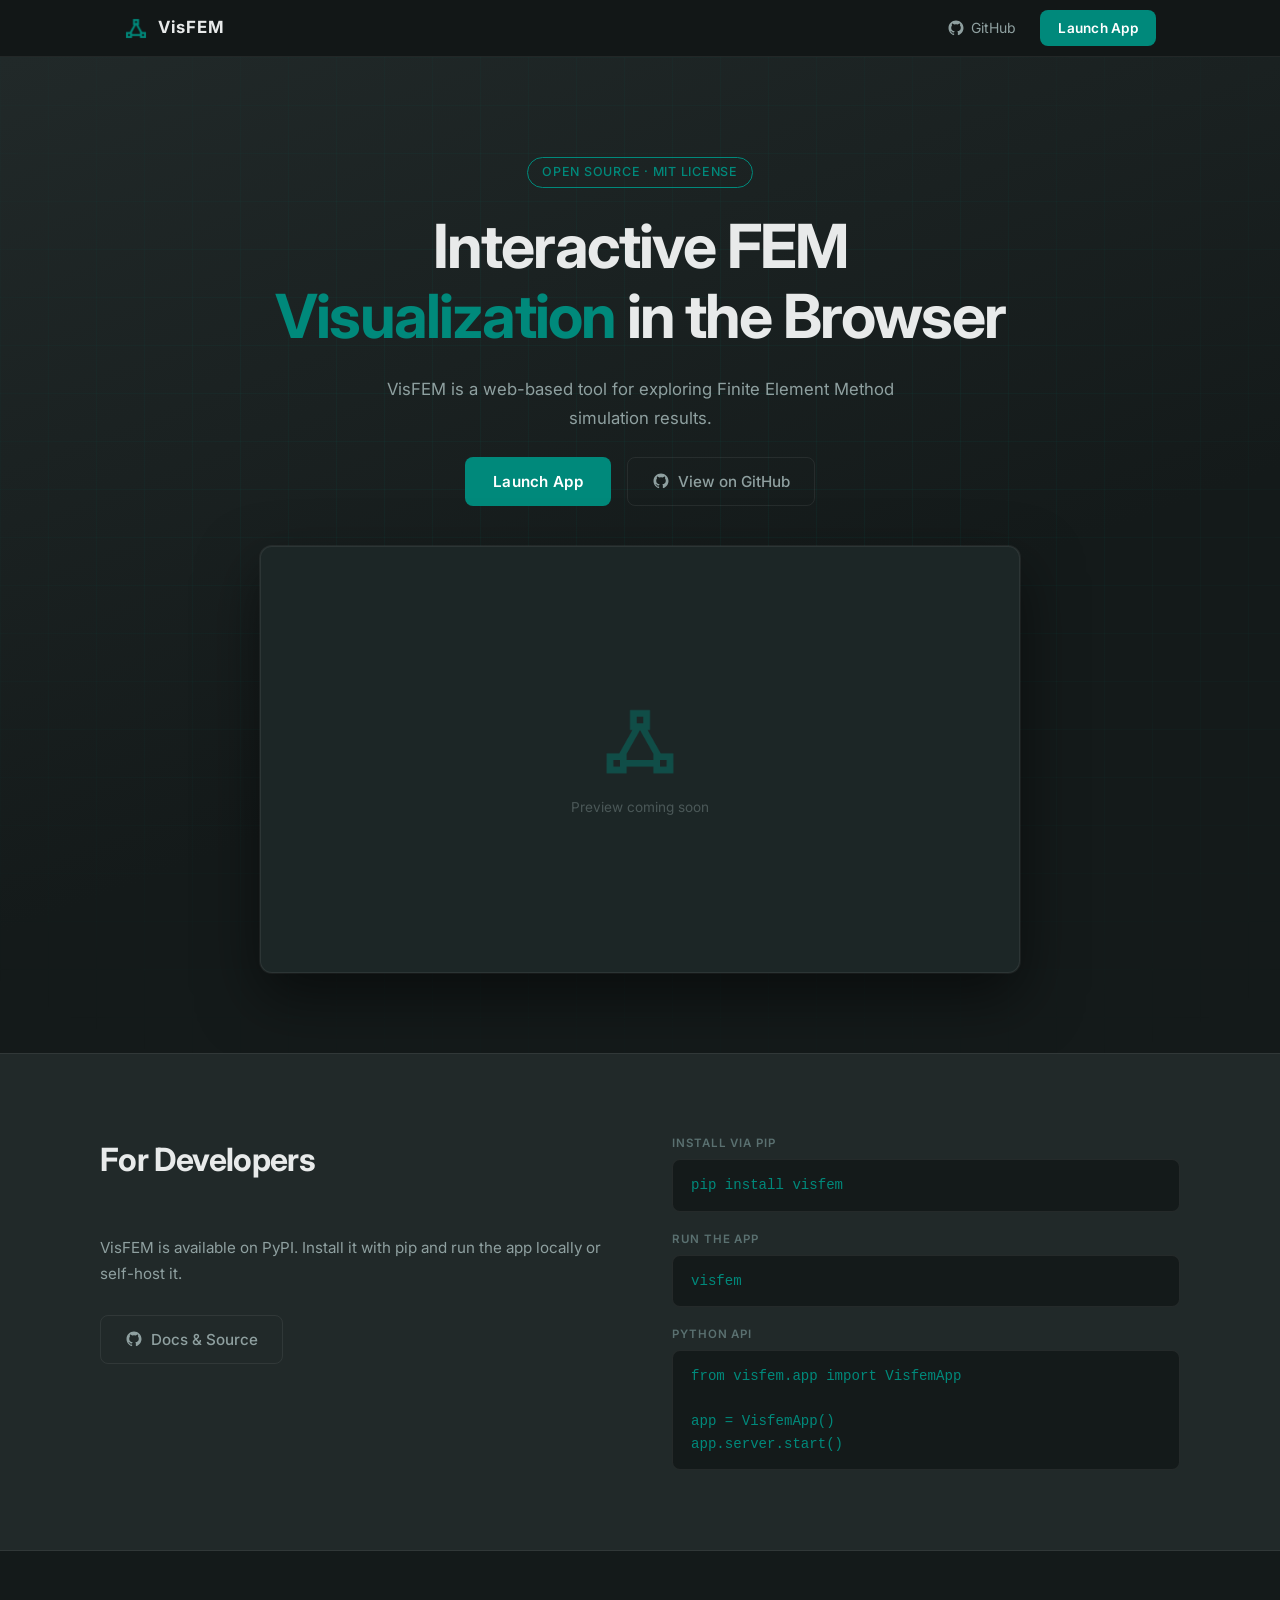
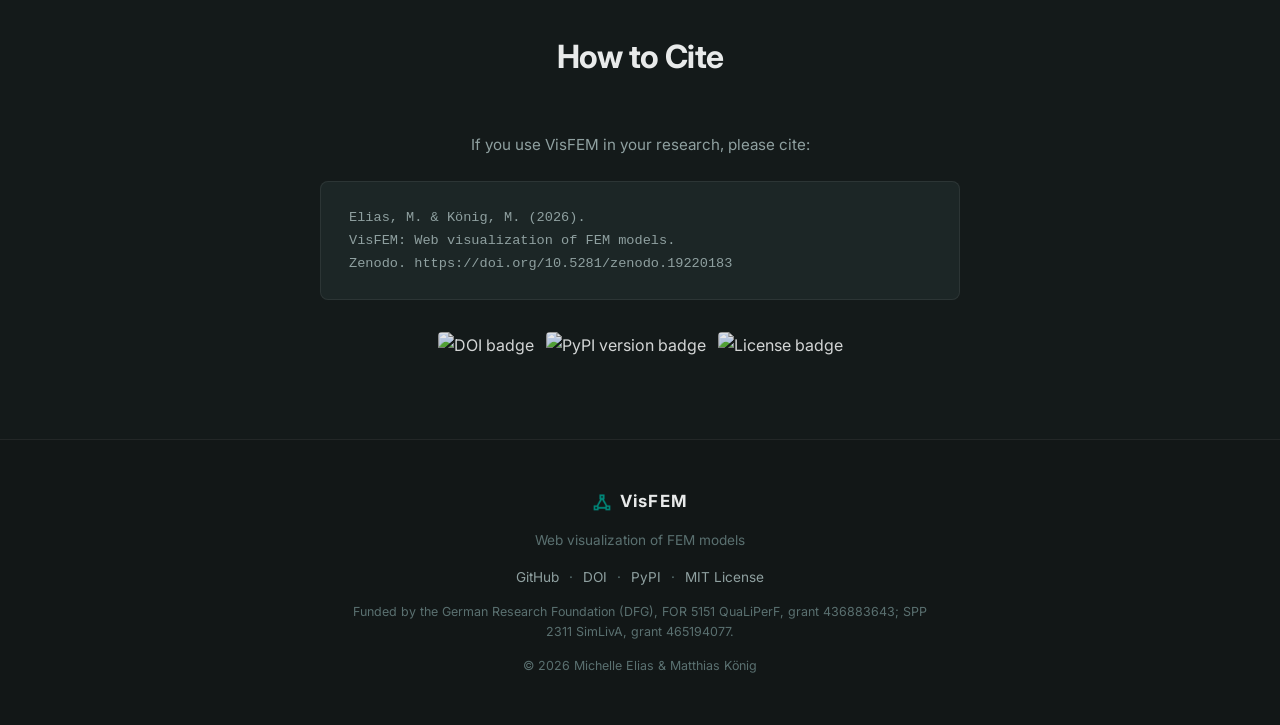
==== landing/index.html @ 6d976d66 "Update landing page title" ====
<!DOCTYPE html>
<html lang="en">
<head>
  <meta charset="UTF-8" />
  <meta name="viewport" content="width=device-width, initial-scale=1.0" />
  <title>VisFEM</title>
  <link rel="icon" type="image/png" href="../docs/images/favicon/favicon-96x96.png" />
  <link rel="stylesheet" href="style.css" />
  <!-- Google Fonts: Inter -->
  <link rel="preconnect" href="https://fonts.googleapis.com" />
  <link rel="preconnect" href="https://fonts.gstatic.com" crossorigin />
  <link href="https://fonts.googleapis.com/css2?family=Inter:wght@300;400;500;600;700&display=swap" rel="stylesheet" />
</head>
<body>

  <!-- Navbar -->
  <nav class="navbar">
    <div class="nav-inner">
      <div class="nav-brand">
        <img src="../docs/images/favicon/visfem-100x100.png" alt="VisFEM logo" class="brand-icon" />
        <span class="brand-name">VisFEM</span>
      </div>
      <div class="nav-links">
        <a href="https://github.com/matthiaskoenig/visfem" target="_blank" rel="noopener" class="nav-link">
          <svg class="gh-icon" viewBox="0 0 24 24" aria-hidden="true"><path fill="currentColor" d="M12 2C6.477 2 2 6.477 2 12c0 4.418 2.865 8.167 6.839 9.49.5.092.682-.217.682-.482 0-.237-.009-.868-.013-1.703-2.782.604-3.369-1.34-3.369-1.34-.454-1.154-1.11-1.462-1.11-1.462-.908-.62.069-.608.069-.608 1.003.07 1.531 1.03 1.531 1.03.892 1.529 2.341 1.087 2.91.831.092-.646.35-1.086.636-1.336-2.22-.253-4.555-1.11-4.555-4.943 0-1.091.39-1.984 1.029-2.683-.103-.253-.446-1.27.098-2.647 0 0 .84-.269 2.75 1.025A9.578 9.578 0 0 1 12 6.836a9.59 9.59 0 0 1 2.504.337c1.909-1.294 2.747-1.025 2.747-1.025.546 1.377.203 2.394.1 2.647.64.699 1.028 1.592 1.028 2.683 0 3.842-2.339 4.687-4.566 4.935.359.309.678.919.678 1.852 0 1.336-.012 2.415-.012 2.743 0 .267.18.578.688.48C19.138 20.163 22 16.418 22 12c0-5.523-4.477-10-10-10z"/></svg>
          GitHub
        </a>
        <a href="visfem.de" class="btn-launch btn-launch-small">Launch App</a>
      </div>
    </div>
  </nav>

  <!-- Hero -->
  <section class="hero">
    <div class="hero-bg-mesh" aria-hidden="true"></div>
    <div class="hero-inner">
      <div class="hero-badge">Open Source · MIT License</div>
      <h1 class="hero-title">
        Interactive FEM<br/>
        <span class="accent">Visualization</span> in the Browser
      </h1>
      <p class="hero-subtitle">
        VisFEM is a web-based tool for exploring Finite Element Method simulation results.
      </p>
      <div class="hero-actions">
        <a href="visfem.de" class="btn-launch">Launch App</a>
        <a href="https://github.com/matthiaskoenig/visfem" target="_blank" rel="noopener" class="btn-secondary">
          <svg class="gh-icon" viewBox="0 0 24 24" aria-hidden="true"><path fill="currentColor" d="M12 2C6.477 2 2 6.477 2 12c0 4.418 2.865 8.167 6.839 9.49.5.092.682-.217.682-.482 0-.237-.009-.868-.013-1.703-2.782.604-3.369-1.34-3.369-1.34-.454-1.154-1.11-1.462-1.11-1.462-.908-.62.069-.608.069-.608 1.003.07 1.531 1.03 1.531 1.03.892 1.529 2.341 1.087 2.91.831.092-.646.35-1.086.636-1.336-2.22-.253-4.555-1.11-4.555-4.943 0-1.091.39-1.984 1.029-2.683-.103-.253-.446-1.27.098-2.647 0 0 .84-.269 2.75 1.025A9.578 9.578 0 0 1 12 6.836a9.59 9.59 0 0 1 2.504.337c1.909-1.294 2.747-1.025 2.747-1.025.546 1.377.203 2.394.1 2.647.64.699 1.028 1.592 1.028 2.683 0 3.842-2.339 4.687-4.566 4.935.359.309.678.919.678 1.852 0 1.336-.012 2.415-.012 2.743 0 .267.18.578.688.48C19.138 20.163 22 16.418 22 12c0-5.523-4.477-10-10-10z"/></svg>
          View on GitHub
        </a>
      </div>
      <!-- placeholder for screenshot/demo -->
      <div class="hero-preview">
        <div class="preview-placeholder">
          <img src="../docs/images/favicon/visfem-100x100.png" alt="VisFEM logo" class="preview-mesh-icon" />
          <p class="preview-label">Preview coming soon</p>
        </div>
      </div>
    </div>
  </section>

  <!-- For developers -->
  <section class="section dev-section" id="install">
    <div class="section-inner section-inner--two-col">
      <div class="dev-text">
        <h2 class="section-title left">For Developers</h2>
        <p>VisFEM is available on PyPI. Install it with pip and run the app locally or self-host it.</p>
        <a href="https://github.com/matthiaskoenig/visfem" target="_blank" rel="noopener" class="btn-secondary mt">
          <svg class="gh-icon" viewBox="0 0 24 24" aria-hidden="true"><path fill="currentColor" d="M12 2C6.477 2 2 6.477 2 12c0 4.418 2.865 8.167 6.839 9.49.5.092.682-.217.682-.482 0-.237-.009-.868-.013-1.703-2.782.604-3.369-1.34-3.369-1.34-.454-1.154-1.11-1.462-1.11-1.462-.908-.62.069-.608.069-.608 1.003.07 1.531 1.03 1.531 1.03.892 1.529 2.341 1.087 2.91.831.092-.646.35-1.086.636-1.336-2.22-.253-4.555-1.11-4.555-4.943 0-1.091.39-1.984 1.029-2.683-.103-.253-.446-1.27.098-2.647 0 0 .84-.269 2.75 1.025A9.578 9.578 0 0 1 12 6.836a9.59 9.59 0 0 1 2.504.337c1.909-1.294 2.747-1.025 2.747-1.025.546 1.377.203 2.394.1 2.647.64.699 1.028 1.592 1.028 2.683 0 3.842-2.339 4.687-4.566 4.935.359.309.678.919.678 1.852 0 1.336-.012 2.415-.012 2.743 0 .267.18.578.688.48C19.138 20.163 22 16.418 22 12c0-5.523-4.477-10-10-10z"/></svg>
          Docs &amp; Source
        </a>
      </div>
      <div class="code-block-wrapper">
        <div class="code-label">Install via pip</div>
        <pre class="code-block"><code>pip install visfem</code></pre>
        <div class="code-label mt-sm">Run the app</div>
        <pre class="code-block"><code>visfem</code></pre>
        <div class="code-label mt-sm">Python API</div>
        <pre class="code-block"><code>from visfem.app import VisfemApp

app = VisfemApp()
app.server.start()</code></pre>
      </div>
    </div>
  </section>

  <!-- Citation -->
  <section class="section cite-section" id="cite">
    <div class="section-inner">
      <h2 class="section-title">How to Cite</h2>
      <p class="cite-intro">If you use VisFEM in your research, please cite:</p>
      <pre class="cite-block">Elias, M. &amp; König, M. (2026).
VisFEM: Web visualization of FEM models.
Zenodo. https://doi.org/10.5281/zenodo.19220183</pre>
      <div class="cite-badges">
        <a href="https://doi.org/10.5281/zenodo.19220183" target="_blank" rel="noopener" class="badge-link">
          <img src="https://zenodo.org/badge/DOI/10.5281/zenodo.19220183.svg" alt="DOI badge" />
        </a>
        <a href="https://pypi.org/project/visfem/" target="_blank" rel="noopener" class="badge-link">
          <img src="https://img.shields.io/pypi/v/visfem.svg" alt="PyPI version badge" />
        </a>
        <a href="https://opensource.org/licenses/MIT" target="_blank" rel="noopener" class="badge-link">
          <img src="https://img.shields.io/pypi/l/visfem.svg" alt="License badge" />
        </a>
      </div>
    </div>
  </section>

  <!-- Footer -->
  <footer class="footer">
    <div class="footer-inner">
      <div class="footer-brand">
        <img src="../docs/images/favicon/visfem-100x100.png" alt="VisFEM logo" class="brand-icon small" />
        <span class="brand-name">VisFEM</span>
      </div>
      <p class="footer-tagline">Web visualization of FEM models</p>

      <div class="footer-links">
        <a href="https://github.com/matthiaskoenig/visfem" target="_blank" rel="noopener">GitHub</a>
        <span class="sep">·</span>
        <a href="https://doi.org/10.5281/zenodo.19220183" target="_blank" rel="noopener">DOI</a>
        <span class="sep">·</span>
        <a href="https://pypi.org/project/visfem/" target="_blank" rel="noopener">PyPI</a>
        <span class="sep">·</span>
        <a href="https://opensource.org/license/MIT" target="_blank" rel="noopener">MIT License</a>
      </div>

      <p class="footer-funding">
        Funded by the German Research Foundation (DFG), FOR 5151 QuaLiPerF, grant 436883643;
        SPP 2311 SimLivA, grant 465194077.
      </p>
      <p class="footer-copy">© 2026 Michelle Elias &amp; Matthias König</p>
    </div>
  </footer>

</body>
</html>
---- landing/style.css ----
/* Reset & base */
*, *::before, *::after { box-sizing: border-box; margin: 0; padding: 0; }

:root {
  --accent:        #00897b;
  --accent-hover:  #00796b;
  --accent-dim:    rgba(0, 137, 123, 0.15);
  --accent-glow:   rgba(0, 137, 123, 0.25);

  --bg:            #141a1a;   /* BG_DARK_BOTTOM */
  --bg-top:        #212929;   /* BG_DARK_TOP    */
  --surface:       #1c2626;
  --surface-2:     #233030;
  --border:        rgba(255, 255, 255, 0.07);

  --text:          #e8eaea;
  --text-muted:    #8fa0a0;
  --text-subtle:   #5a7070;

  --radius:        12px;
  --radius-sm:     8px;
  --font:          'Inter', system-ui, sans-serif;
}

html { scroll-behavior: smooth; }

body {
  font-family: var(--font);
  background-color: var(--bg);
  color: var(--text);
  line-height: 1.65;
  -webkit-font-smoothing: antialiased;
}

a { color: inherit; text-decoration: none; }

/* Shared layout */
.section { padding: 80px 24px; }
.section-inner { max-width: 1080px; margin: 0 auto; }
.section-title {
  font-size: clamp(1.5rem, 3vw, 2rem);
  font-weight: 700;
  text-align: center;
  margin-bottom: 48px;
  letter-spacing: -0.02em;
}
.section-title.left { text-align: left; }

/* Navbar */
.navbar {
  position: sticky;
  top: 0;
  z-index: 100;
  background: color-mix(in srgb, var(--bg) 88%, black 12%);
  backdrop-filter: blur(12px);
  -webkit-backdrop-filter: blur(12px);
  border-bottom: 1px solid var(--border);
}
.nav-inner {
  max-width: 1080px;
  margin: 0 auto;
  padding: 0 24px;
  height: 56px;
  display: flex;
  align-items: center;
  justify-content: space-between;
}
.nav-brand {
  display: flex;
  align-items: center;
  gap: 10px;
}
.brand-icon {
  width: 24px;
  height: 24px;
  flex-shrink: 0;
}
.brand-icon.small { width: 20px; height: 20px; }
.brand-name {
  font-size: 1.05rem;
  font-weight: 700;
  letter-spacing: 0.06em;
  color: var(--text);
}
.nav-links {
  display: flex;
  align-items: center;
  gap: 24px;
}
.nav-link {
  display: flex;
  align-items: center;
  gap: 6px;
  font-size: 0.875rem;
  color: var(--text-muted);
  transition: color 0.2s;
}
.nav-link:hover { color: var(--accent); }
.gh-icon { width: 18px; height: 18px; flex-shrink: 0; }

/* Buttons */
.btn-launch {
  display: inline-flex;
  align-items: center;
  justify-content: center;
  padding: 12px 28px;
  border-radius: var(--radius-sm);
  background: var(--accent);
  color: #fff;
  font-size: 0.95rem;
  font-weight: 600;
  letter-spacing: 0.02em;
  transition: background 0.2s, transform 0.15s;
}
.btn-launch:hover {
  background: var(--accent-hover);
  transform: translateY(-1px);
}
.btn-launch-small {
  padding: 7px 18px;
  font-size: 0.85rem;
}
.btn-secondary {
  display: inline-flex;
  align-items: center;
  gap: 8px;
  padding: 11px 24px;
  border-radius: var(--radius-sm);
  border: 1px solid var(--border);
  background: transparent;
  color: var(--text-muted);
  font-size: 0.95rem;
  font-weight: 500;
  transition: border-color 0.2s, color 0.2s, transform 0.15s;
}
.btn-secondary:hover {
  border-color: var(--accent);
  color: var(--accent);
  transform: translateY(-1px);
}
.btn-secondary.mt { margin-top: 28px; }

/* Hero */
.hero {
  position: relative;
  overflow: hidden;
  padding: 100px 24px 80px;
  background: linear-gradient(160deg, var(--bg-top) 0%, var(--bg) 60%);
}

/* Mesh grid background */
.hero-bg-mesh {
  position: absolute;
  inset: 0;
  background-image:
    linear-gradient(rgba(0,137,123,0.07) 1px, transparent 1px),
    linear-gradient(90deg, rgba(0,137,123,0.07) 1px, transparent 1px);
  background-size: 48px 48px;
  mask-image: radial-gradient(ellipse 80% 70% at 50% 40%, black 30%, transparent 100%);
  -webkit-mask-image: radial-gradient(ellipse 80% 70% at 50% 40%, black 30%, transparent 100%);
  pointer-events: none;
}

.hero-inner {
  position: relative;
  max-width: 820px;
  margin: 0 auto;
  text-align: center;
  display: flex;
  flex-direction: column;
  align-items: center;
  gap: 24px;
}

.hero-badge {
  display: inline-block;
  padding: 4px 14px;
  border-radius: 999px;
  border: 1px solid var(--accent);
  color: var(--accent);
  font-size: 0.78rem;
  font-weight: 500;
  letter-spacing: 0.06em;
  text-transform: uppercase;
}

.hero-title {
  font-size: clamp(2.4rem, 6vw, 3.8rem);
  font-weight: 700;
  line-height: 1.15;
  letter-spacing: -0.03em;
  color: var(--text);
}
.accent { color: var(--accent); }

.hero-subtitle {
  max-width: 560px;
  font-size: 1.05rem;
  color: var(--text-muted);
  line-height: 1.7;
}

.hero-actions {
  display: flex;
  gap: 16px;
  flex-wrap: wrap;
  justify-content: center;
}

/* Preview placeholder */
.hero-preview {
  width: 100%;
  max-width: 760px;
  margin-top: 16px;
  border-radius: var(--radius);
  overflow: hidden;
  border: 1px solid var(--border);
  background: var(--surface);
  aspect-ratio: 16 / 9;
  display: flex;
  align-items: center;
  justify-content: center;
  box-shadow: 0 24px 60px rgba(0,0,0,0.5), 0 0 0 1px var(--border);
}
.preview-placeholder {
  display: flex;
  flex-direction: column;
  align-items: center;
  gap: 16px;
  opacity: 0.4;
}
.preview-mesh-icon { width: 80px; height: 80px; object-fit: contain; }
.preview-label { font-size: 0.85rem; color: var(--text-muted); }

/* Dev section */
.dev-section {
  background: var(--bg-top);
  border-top: 1px solid var(--border);
  border-bottom: 1px solid var(--border);
}
.section-inner--two-col {
  display: grid;
  grid-template-columns: 1fr 1fr;
  gap: 64px;
  align-items: start;
}
@media (max-width: 700px) {
  .section-inner--two-col { grid-template-columns: 1fr; gap: 40px; }
}
.dev-text p {
  color: var(--text-muted);
  font-size: 0.95rem;
  line-height: 1.7;
}

.code-block-wrapper { display: flex; flex-direction: column; gap: 0; }
.code-label {
  font-size: 0.72rem;
  font-weight: 600;
  text-transform: uppercase;
  letter-spacing: 0.08em;
  color: var(--text-subtle);
  margin-bottom: 6px;
}
.code-label.mt-sm { margin-top: 18px; }

.code-block {
  background: var(--bg);
  border: 1px solid var(--border);
  border-radius: var(--radius-sm);
  padding: 14px 18px;
  font-family: 'Fira Mono', 'Cascadia Code', 'Consolas', monospace;
  font-size: 0.88rem;
  color: var(--accent);
  overflow-x: auto;
  line-height: 1.6;
}

/* Citation */
.cite-section { background: var(--bg); }
.cite-intro {
  text-align: center;
  color: var(--text-muted);
  margin-bottom: 24px;
  font-size: 0.95rem;
}
.cite-block {
  max-width: 640px;
  margin: 0 auto 32px;
  background: var(--surface);
  border: 1px solid var(--border);
  border-radius: var(--radius-sm);
  padding: 24px 28px;
  font-family: 'Fira Mono', 'Cascadia Code', 'Consolas', monospace;
  font-size: 0.85rem;
  color: var(--text-muted);
  white-space: pre-wrap;
  line-height: 1.7;
}
.cite-badges {
  display: flex;
  gap: 12px;
  justify-content: center;
  flex-wrap: wrap;
}
.badge-link img {
  height: 20px;
  border-radius: 4px;
  opacity: 0.9;
  transition: opacity 0.2s;
}
.badge-link:hover img { opacity: 1; }

/* Footer */
.footer {
  background: color-mix(in srgb, var(--bg) 88%, black 12%);
  border-top: 1px solid var(--border);
  padding: 48px 24px;
}
.footer-inner {
  max-width: 1080px;
  margin: 0 auto;
  display: flex;
  flex-direction: column;
  align-items: center;
  gap: 14px;
  text-align: center;
}
.footer-brand {
  display: flex;
  align-items: center;
  gap: 8px;
}
.footer-tagline {
  font-size: 0.85rem;
  color: var(--text-subtle);
}
.footer-links {
  display: flex;
  gap: 10px;
  align-items: center;
  flex-wrap: wrap;
  justify-content: center;
  font-size: 0.85rem;
}
.footer-links a {
  color: var(--text-muted);
  transition: color 0.2s;
}
.footer-links a:hover { color: var(--accent); }
.sep { color: var(--text-subtle); }
.footer-funding {
  max-width: 600px;
  font-size: 0.78rem;
  color: var(--text-subtle);
  line-height: 1.6;
}
.footer-copy {
  font-size: 0.78rem;
  color: var(--text-subtle);
}

/* Responsive */
@media (max-width: 600px) {
  .section { padding: 60px 18px; }
  .hero { padding: 72px 18px 60px; }
  .nav-links .btn-launch-small { display: none; }
}
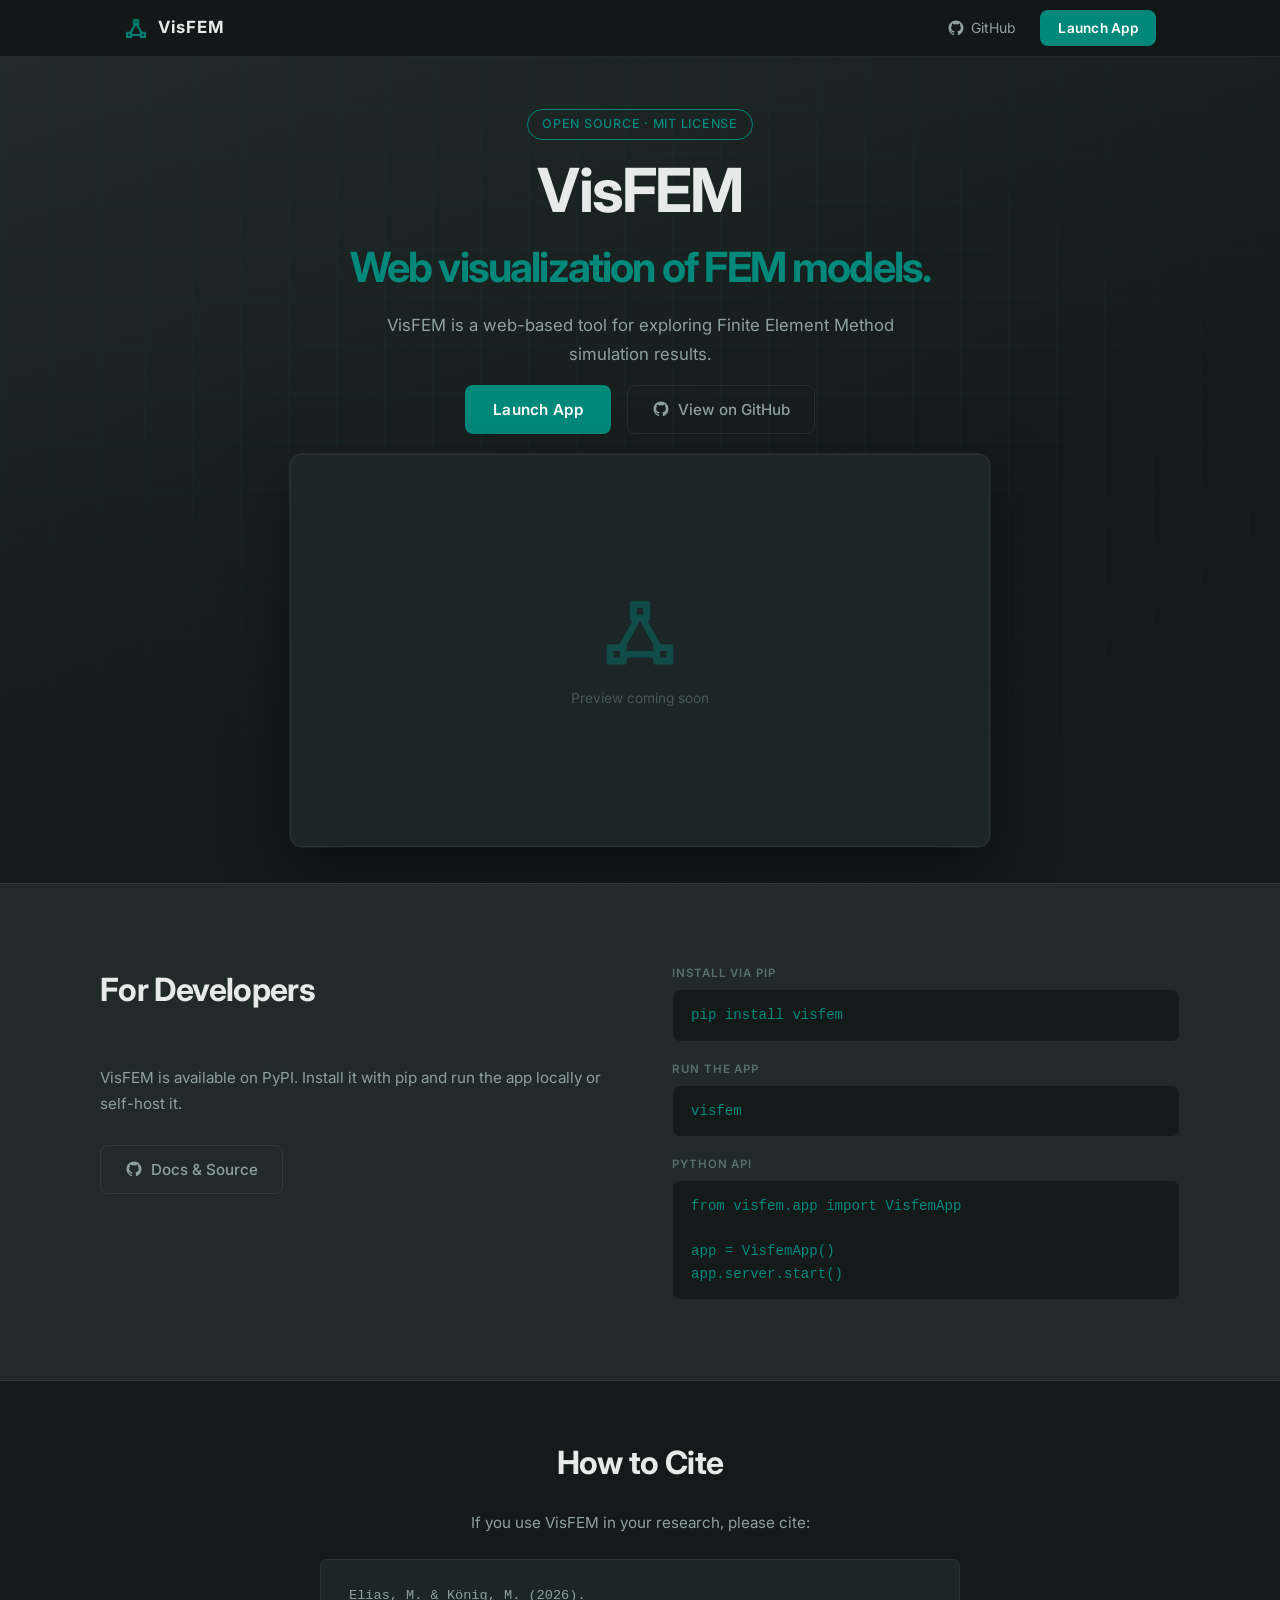
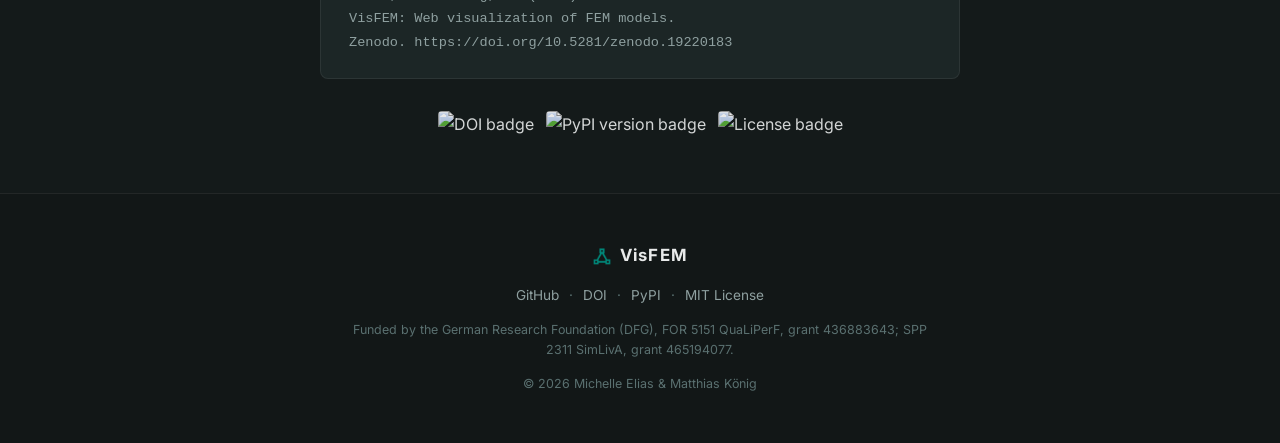
==== commit c5843364: "Update hero section title and adjust layout padding" ====
--- a/landing/index.html
+++ b/landing/index.html
@@ -36,8 +36,8 @@
     <div class="hero-inner">
       <div class="hero-badge">Open Source · MIT License</div>
       <h1 class="hero-title">
-        Interactive FEM<br/>
-        <span class="accent">Visualization</span> in the Browser
+        VisFEM<br/>
+        <span class="accent">Web visualization of FEM models.</span>
       </h1>
       <p class="hero-subtitle">
         VisFEM is a web-based tool for exploring Finite Element Method simulation results.
@@ -113,8 +113,6 @@
         <img src="../docs/images/favicon/visfem-100x100.png" alt="VisFEM logo" class="brand-icon small" />
         <span class="brand-name">VisFEM</span>
       </div>
-      <p class="footer-tagline">Web visualization of FEM models</p>
-
       <div class="footer-links">
         <a href="https://github.com/matthiaskoenig/visfem" target="_blank" rel="noopener">GitHub</a>
         <span class="sep">·</span>
--- a/landing/style.css
+++ b/landing/style.css
@@ -6,6 +6,7 @@
   --accent-hover:  #00796b;
   --accent-dim:    rgba(0, 137, 123, 0.15);
   --accent-glow:   rgba(0, 137, 123, 0.25);
+  --accent-mesh:   rgba(0, 137, 123, 0.07);
 
   --bg:            #141a1a;   /* BG_DARK_BOTTOM */
   --bg-top:        #212929;   /* BG_DARK_TOP    */
@@ -144,7 +145,7 @@
 .hero {
   position: relative;
   overflow: hidden;
-  padding: 100px 24px 80px;
+  padding: 52px 24px 36px;
   background: linear-gradient(160deg, var(--bg-top) 0%, var(--bg) 60%);
 }
 
@@ -153,8 +154,8 @@
   position: absolute;
   inset: 0;
   background-image:
-    linear-gradient(rgba(0,137,123,0.07) 1px, transparent 1px),
-    linear-gradient(90deg, rgba(0,137,123,0.07) 1px, transparent 1px);
+    linear-gradient(var(--accent-mesh) 1px, transparent 1px),
+    linear-gradient(90deg, var(--accent-mesh) 1px, transparent 1px);
   background-size: 48px 48px;
   mask-image: radial-gradient(ellipse 80% 70% at 50% 40%, black 30%, transparent 100%);
   -webkit-mask-image: radial-gradient(ellipse 80% 70% at 50% 40%, black 30%, transparent 100%);
@@ -169,7 +170,7 @@
   display: flex;
   flex-direction: column;
   align-items: center;
-  gap: 24px;
+  gap: 16px;
 }
 
 .hero-badge {
@@ -192,6 +193,7 @@
   color: var(--text);
 }
 .accent { color: var(--accent); }
+.hero-title .accent { font-size: clamp(1.55rem, 3.8vw, 2.6rem); }
 
 .hero-subtitle {
   max-width: 560px;
@@ -210,8 +212,8 @@
 /* Preview placeholder */
 .hero-preview {
   width: 100%;
-  max-width: 760px;
-  margin-top: 16px;
+  max-width: 700px;
+  margin-top: 4px;
   border-radius: var(--radius);
   overflow: hidden;
   border: 1px solid var(--border);
@@ -277,7 +279,8 @@
 }
 
 /* Citation */
-.cite-section { background: var(--bg); }
+.cite-section { background: var(--bg); padding-top: 56px; padding-bottom: 56px; }
+.cite-section .section-title { margin-bottom: 20px; }
 .cite-intro {
   text-align: center;
   color: var(--text-muted);
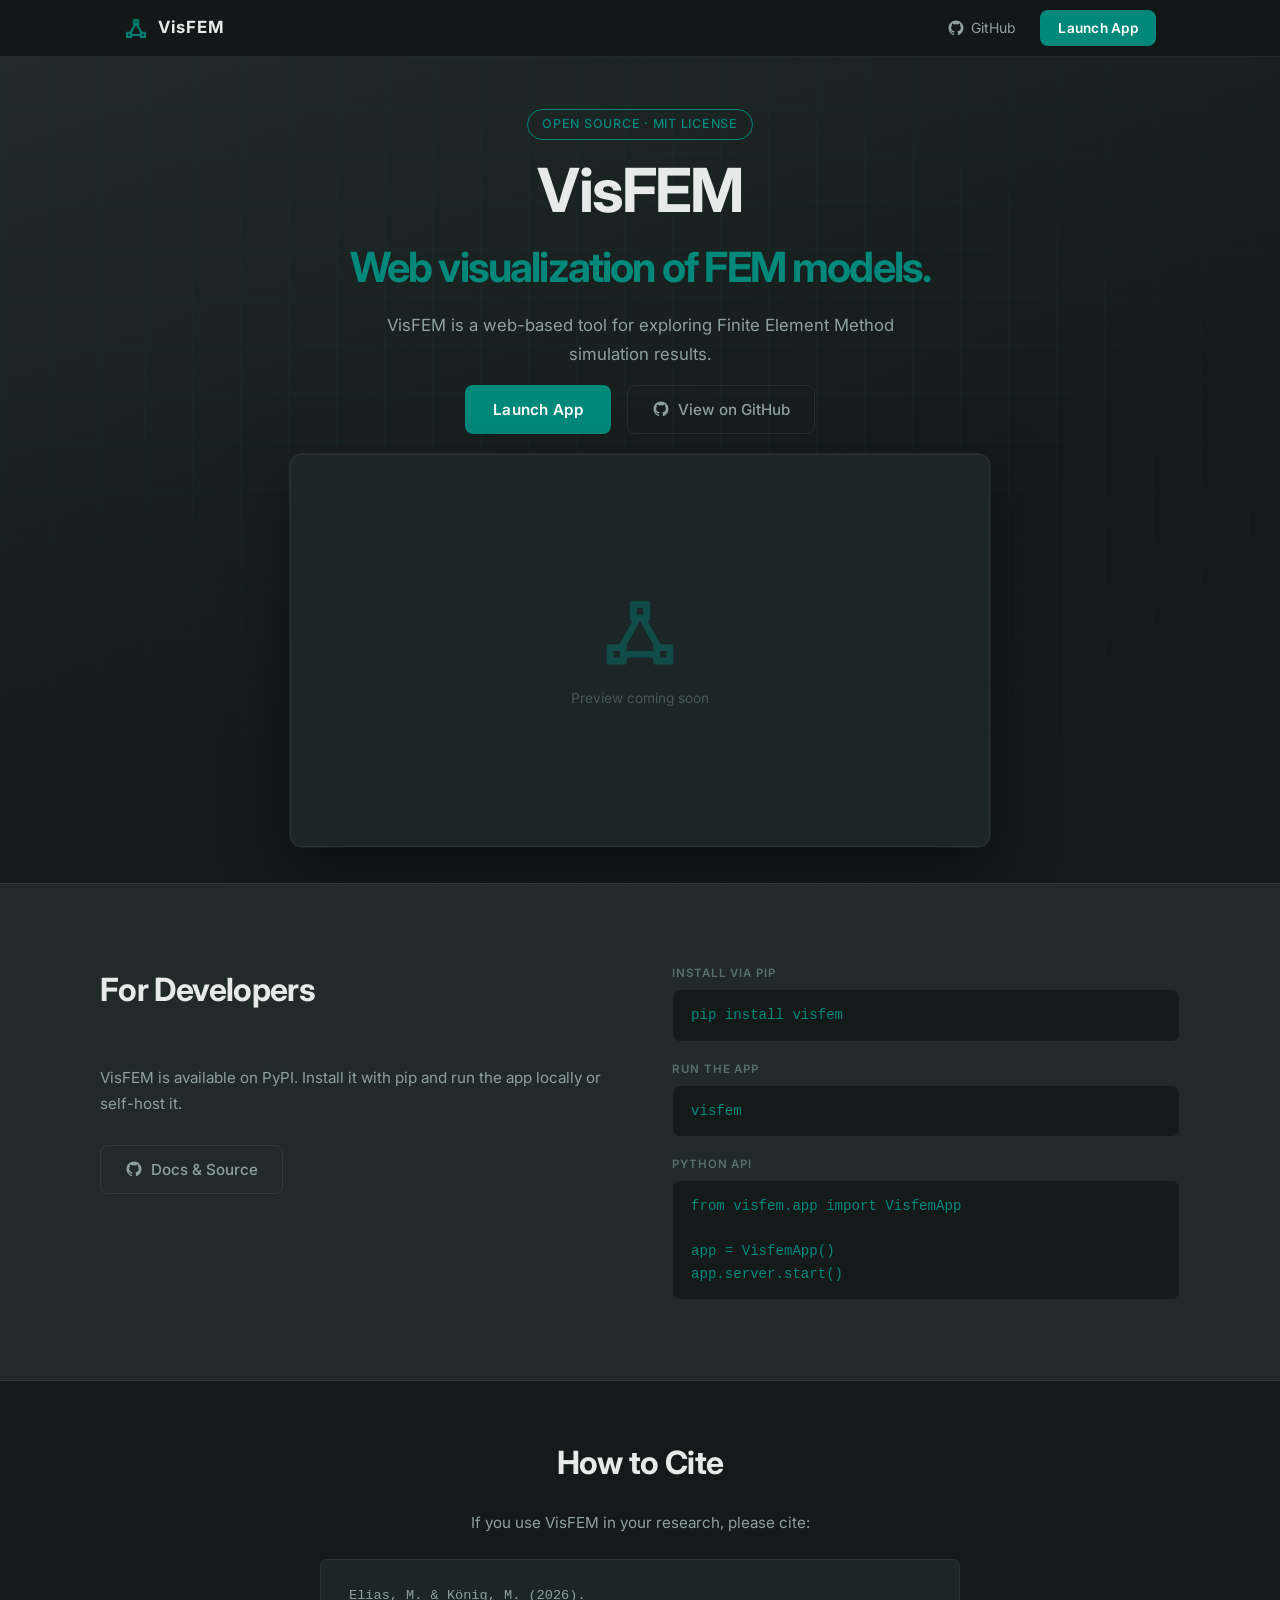
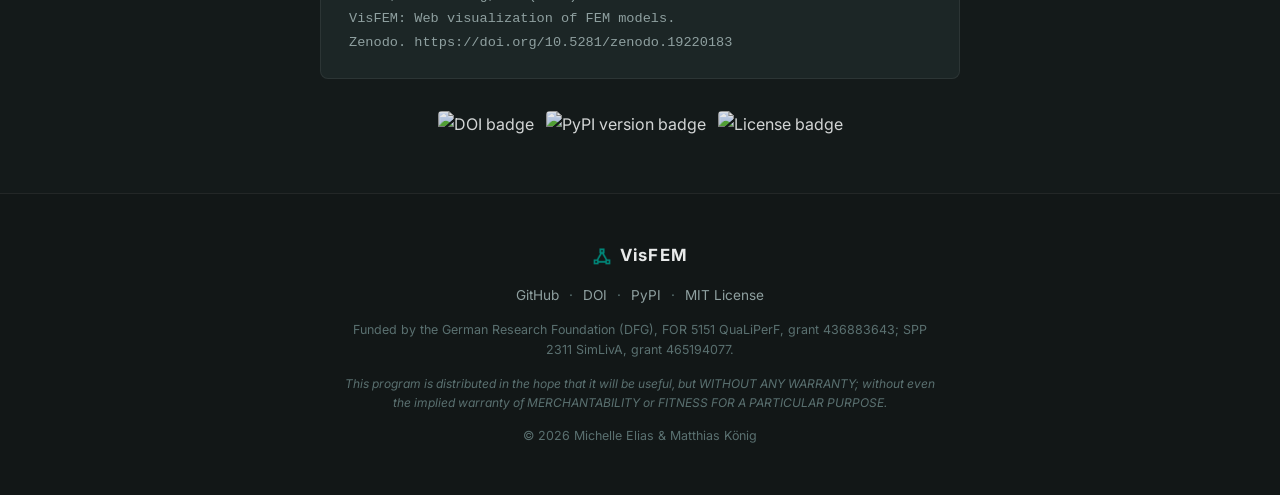
==== commit 053c265c: "Add footer disclaimer to index.html and style.css" ====
--- a/landing/index.html
+++ b/landing/index.html
@@ -25,7 +25,7 @@
           <svg class="gh-icon" viewBox="0 0 24 24" aria-hidden="true"><path fill="currentColor" d="M12 2C6.477 2 2 6.477 2 12c0 4.418 2.865 8.167 6.839 9.49.5.092.682-.217.682-.482 0-.237-.009-.868-.013-1.703-2.782.604-3.369-1.34-3.369-1.34-.454-1.154-1.11-1.462-1.11-1.462-.908-.62.069-.608.069-.608 1.003.07 1.531 1.03 1.531 1.03.892 1.529 2.341 1.087 2.91.831.092-.646.35-1.086.636-1.336-2.22-.253-4.555-1.11-4.555-4.943 0-1.091.39-1.984 1.029-2.683-.103-.253-.446-1.27.098-2.647 0 0 .84-.269 2.75 1.025A9.578 9.578 0 0 1 12 6.836a9.59 9.59 0 0 1 2.504.337c1.909-1.294 2.747-1.025 2.747-1.025.546 1.377.203 2.394.1 2.647.64.699 1.028 1.592 1.028 2.683 0 3.842-2.339 4.687-4.566 4.935.359.309.678.919.678 1.852 0 1.336-.012 2.415-.012 2.743 0 .267.18.578.688.48C19.138 20.163 22 16.418 22 12c0-5.523-4.477-10-10-10z"/></svg>
           GitHub
         </a>
-        <a href="visfem.de" class="btn-launch btn-launch-small">Launch App</a>
+        <a href="https://visfem.de" class="btn-launch btn-launch-small">Launch App</a>
       </div>
     </div>
   </nav>
@@ -43,13 +43,12 @@
         VisFEM is a web-based tool for exploring Finite Element Method simulation results.
       </p>
       <div class="hero-actions">
-        <a href="visfem.de" class="btn-launch">Launch App</a>
+        <a href="https://visfem.de" class="btn-launch">Launch App</a>
         <a href="https://github.com/matthiaskoenig/visfem" target="_blank" rel="noopener" class="btn-secondary">
           <svg class="gh-icon" viewBox="0 0 24 24" aria-hidden="true"><path fill="currentColor" d="M12 2C6.477 2 2 6.477 2 12c0 4.418 2.865 8.167 6.839 9.49.5.092.682-.217.682-.482 0-.237-.009-.868-.013-1.703-2.782.604-3.369-1.34-3.369-1.34-.454-1.154-1.11-1.462-1.11-1.462-.908-.62.069-.608.069-.608 1.003.07 1.531 1.03 1.531 1.03.892 1.529 2.341 1.087 2.91.831.092-.646.35-1.086.636-1.336-2.22-.253-4.555-1.11-4.555-4.943 0-1.091.39-1.984 1.029-2.683-.103-.253-.446-1.27.098-2.647 0 0 .84-.269 2.75 1.025A9.578 9.578 0 0 1 12 6.836a9.59 9.59 0 0 1 2.504.337c1.909-1.294 2.747-1.025 2.747-1.025.546 1.377.203 2.394.1 2.647.64.699 1.028 1.592 1.028 2.683 0 3.842-2.339 4.687-4.566 4.935.359.309.678.919.678 1.852 0 1.336-.012 2.415-.012 2.743 0 .267.18.578.688.48C19.138 20.163 22 16.418 22 12c0-5.523-4.477-10-10-10z"/></svg>
           View on GitHub
         </a>
       </div>
-      <!-- placeholder for screenshot/demo -->
       <div class="hero-preview">
         <div class="preview-placeholder">
           <img src="../docs/images/favicon/visfem-100x100.png" alt="VisFEM logo" class="preview-mesh-icon" />
@@ -127,6 +126,10 @@
         Funded by the German Research Foundation (DFG), FOR 5151 QuaLiPerF, grant 436883643;
         SPP 2311 SimLivA, grant 465194077.
       </p>
+      <p class="footer-disclaimer">
+        This program is distributed in the hope that it will be useful, but WITHOUT ANY WARRANTY;
+        without even the implied warranty of MERCHANTABILITY or FITNESS FOR A PARTICULAR PURPOSE.
+      </p>
       <p class="footer-copy">© 2026 Michelle Elias &amp; Matthias König</p>
     </div>
   </footer>
--- a/landing/style.css
+++ b/landing/style.css
@@ -8,8 +8,8 @@
   --accent-glow:   rgba(0, 137, 123, 0.25);
   --accent-mesh:   rgba(0, 137, 123, 0.07);
 
-  --bg:            #141a1a;   /* BG_DARK_BOTTOM */
-  --bg-top:        #212929;   /* BG_DARK_TOP    */
+  --bg:            #141a1a;
+  --bg-top:        #212929;
   --surface:       #1c2626;
   --surface-2:     #233030;
   --border:        rgba(255, 255, 255, 0.07);
@@ -21,6 +21,9 @@
   --radius:        12px;
   --radius-sm:     8px;
   --font:          'Inter', system-ui, sans-serif;
+
+  --bp-two-col:    700px;
+  --bp-mobile:     600px;
 }
 
 html { scroll-behavior: smooth; }
@@ -149,7 +152,6 @@
   background: linear-gradient(160deg, var(--bg-top) 0%, var(--bg) 60%);
 }
 
-/* Mesh grid background */
 .hero-bg-mesh {
   position: absolute;
   inset: 0;
@@ -334,10 +336,6 @@
   align-items: center;
   gap: 8px;
 }
-.footer-tagline {
-  font-size: 0.85rem;
-  color: var(--text-subtle);
-}
 .footer-links {
   display: flex;
   gap: 10px;
@@ -358,6 +356,13 @@
   color: var(--text-subtle);
   line-height: 1.6;
 }
+.footer-disclaimer {
+  max-width: 600px;
+  font-size: 0.75rem;
+  color: var(--text-subtle);
+  line-height: 1.6;
+  font-style: italic;
+}
 .footer-copy {
   font-size: 0.78rem;
   color: var(--text-subtle);
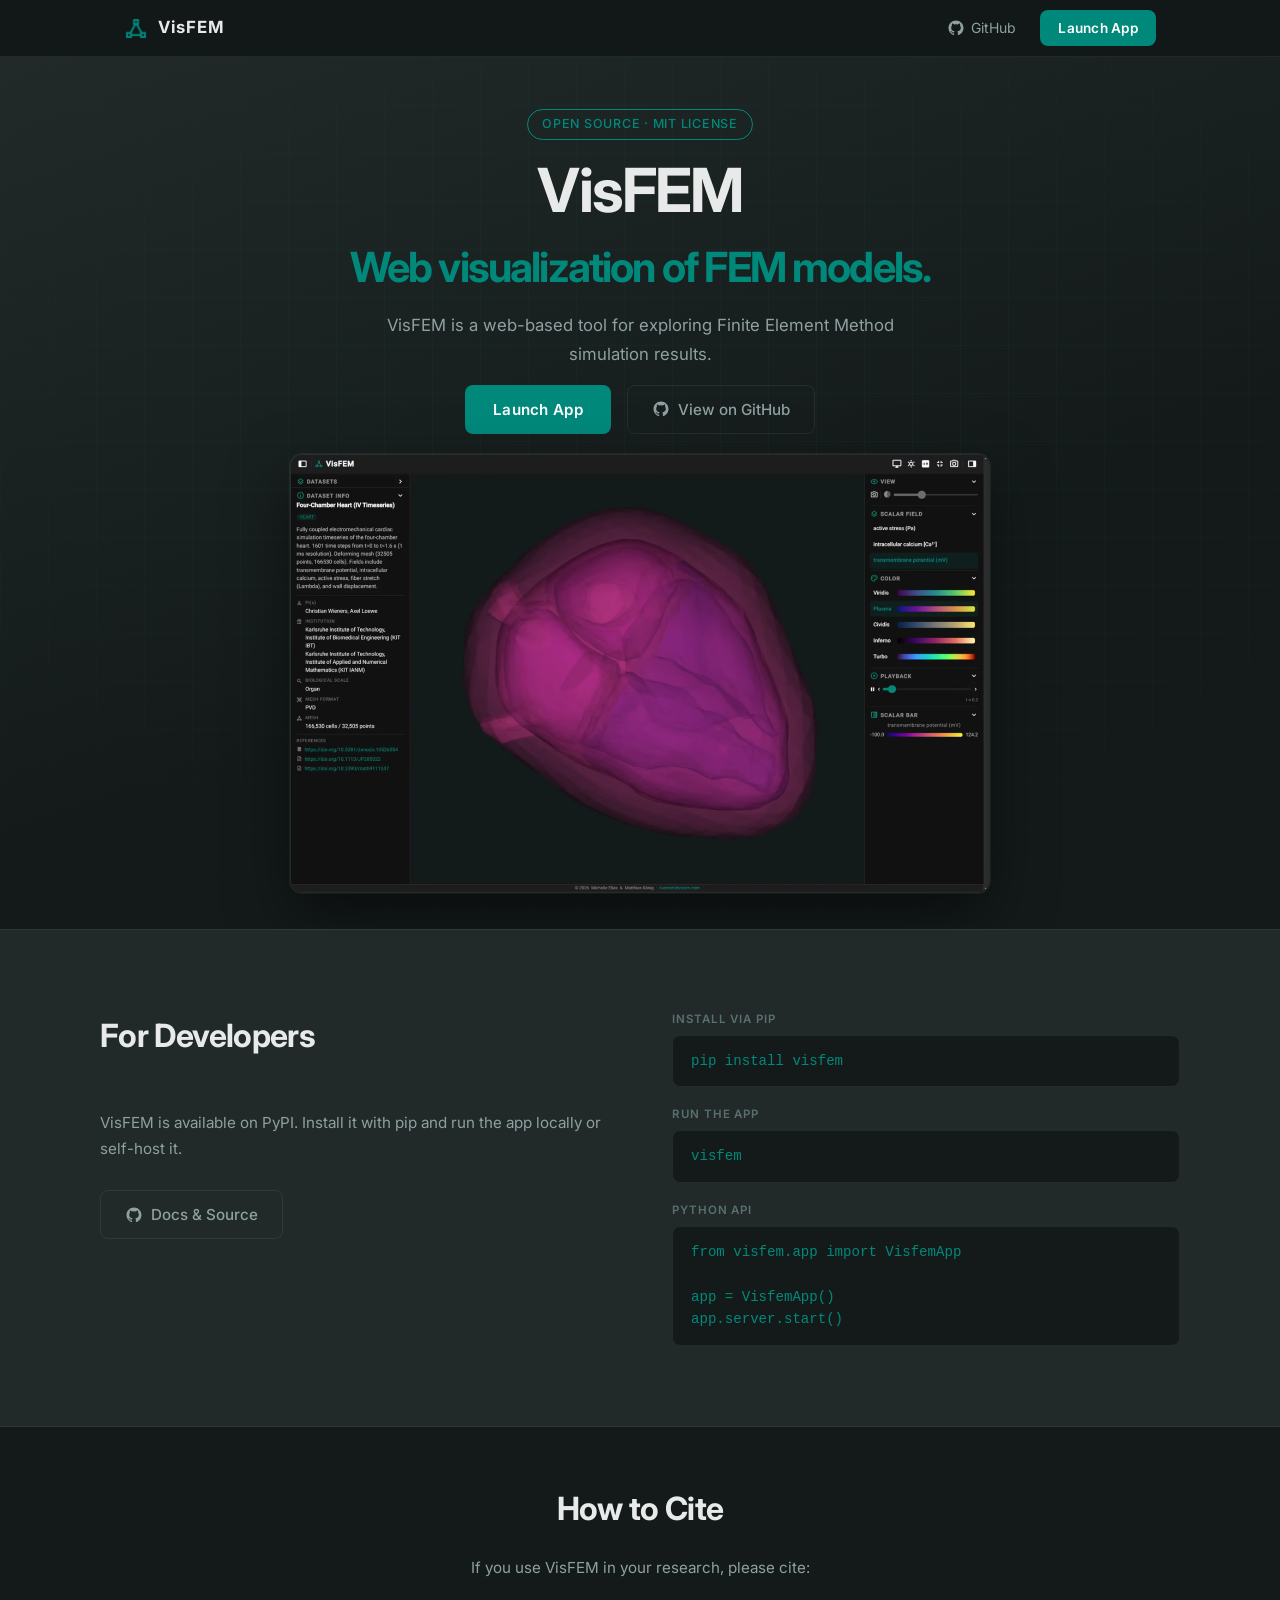
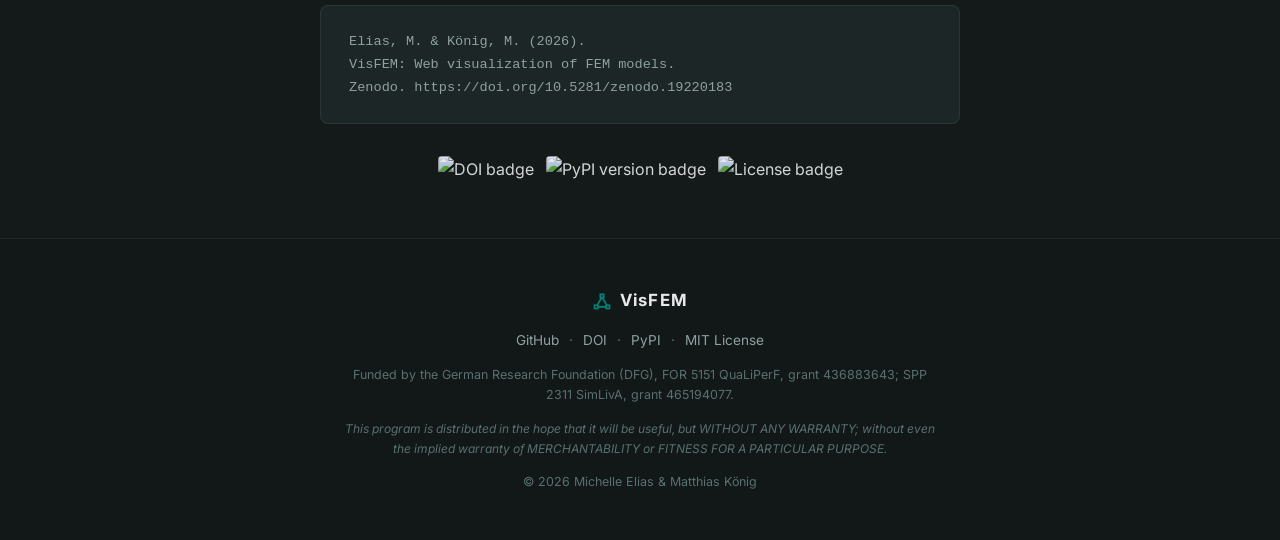
==== commit f77b2691: "Replace preview placeholder with video and update styles" ====
--- a/landing/index.html
+++ b/landing/index.html
@@ -50,10 +50,9 @@
         </a>
       </div>
       <div class="hero-preview">
-        <div class="preview-placeholder">
-          <img src="../docs/images/favicon/visfem-100x100.png" alt="VisFEM logo" class="preview-mesh-icon" />
-          <p class="preview-label">Preview coming soon</p>
-        </div>
+        <video autoplay loop muted playsinline class="preview-gif">
+          <source src="landing_preview.webm" type="video/webm" />
+        </video>
       </div>
     </div>
   </section>
--- a/landing/style.css
+++ b/landing/style.css
@@ -211,7 +211,7 @@
   justify-content: center;
 }
 
-/* Preview placeholder */
+/* Preview */
 .hero-preview {
   width: 100%;
   max-width: 700px;
@@ -219,22 +219,13 @@
   border-radius: var(--radius);
   overflow: hidden;
   border: 1px solid var(--border);
-  background: var(--surface);
-  aspect-ratio: 16 / 9;
-  display: flex;
-  align-items: center;
-  justify-content: center;
   box-shadow: 0 24px 60px rgba(0,0,0,0.5), 0 0 0 1px var(--border);
 }
-.preview-placeholder {
-  display: flex;
-  flex-direction: column;
-  align-items: center;
-  gap: 16px;
-  opacity: 0.4;
-}
-.preview-mesh-icon { width: 80px; height: 80px; object-fit: contain; }
-.preview-label { font-size: 0.85rem; color: var(--text-muted); }
+.preview-gif {
+  display: block;
+  width: 100%;
+  height: auto;
+}
 
 /* Dev section */
 .dev-section {
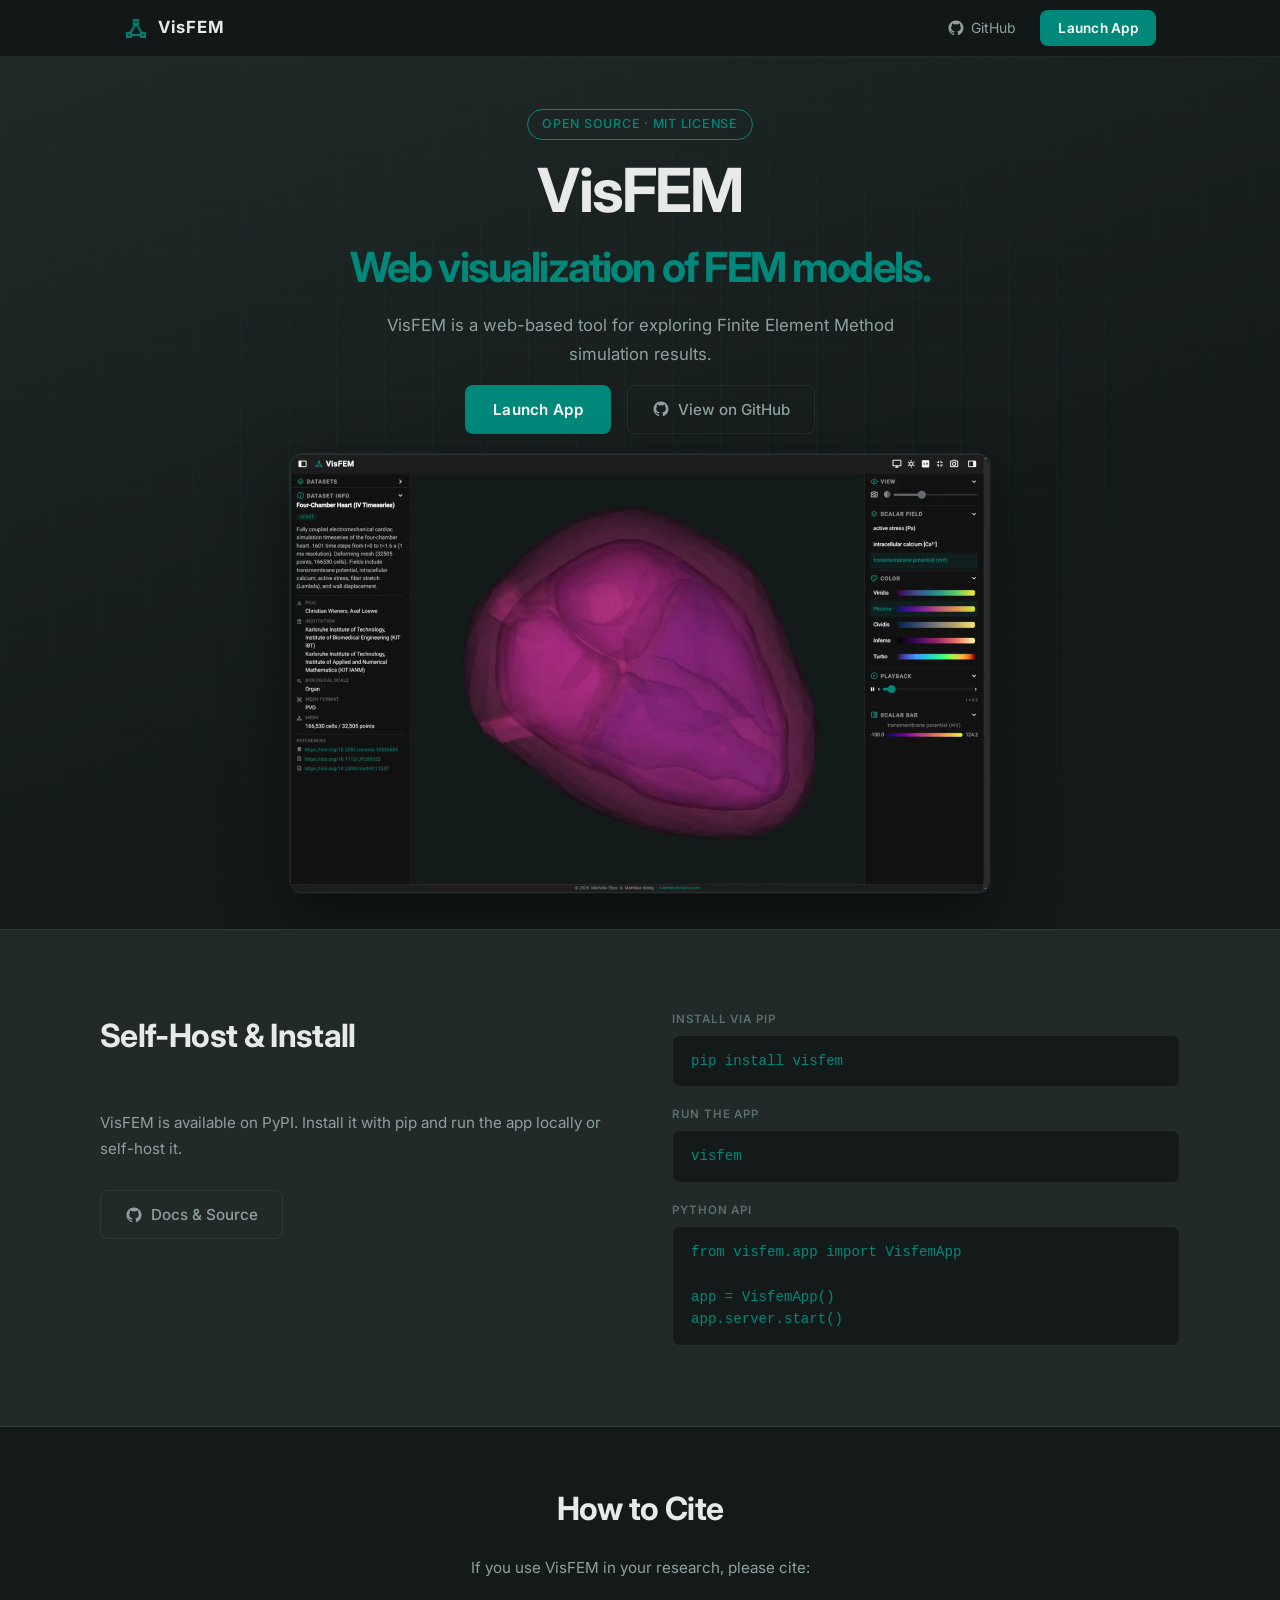
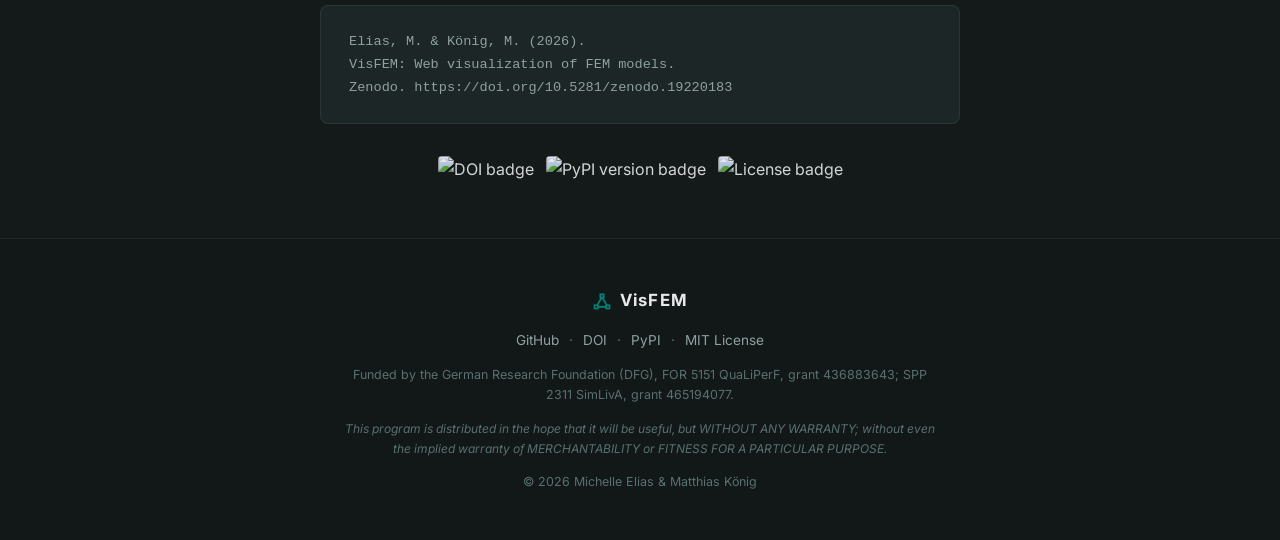
==== commit 10f7b3ef: "Update app links" ====
--- a/landing/index.html
+++ b/landing/index.html
@@ -25,7 +25,7 @@
           <svg class="gh-icon" viewBox="0 0 24 24" aria-hidden="true"><path fill="currentColor" d="M12 2C6.477 2 2 6.477 2 12c0 4.418 2.865 8.167 6.839 9.49.5.092.682-.217.682-.482 0-.237-.009-.868-.013-1.703-2.782.604-3.369-1.34-3.369-1.34-.454-1.154-1.11-1.462-1.11-1.462-.908-.62.069-.608.069-.608 1.003.07 1.531 1.03 1.531 1.03.892 1.529 2.341 1.087 2.91.831.092-.646.35-1.086.636-1.336-2.22-.253-4.555-1.11-4.555-4.943 0-1.091.39-1.984 1.029-2.683-.103-.253-.446-1.27.098-2.647 0 0 .84-.269 2.75 1.025A9.578 9.578 0 0 1 12 6.836a9.59 9.59 0 0 1 2.504.337c1.909-1.294 2.747-1.025 2.747-1.025.546 1.377.203 2.394.1 2.647.64.699 1.028 1.592 1.028 2.683 0 3.842-2.339 4.687-4.566 4.935.359.309.678.919.678 1.852 0 1.336-.012 2.415-.012 2.743 0 .267.18.578.688.48C19.138 20.163 22 16.418 22 12c0-5.523-4.477-10-10-10z"/></svg>
           GitHub
         </a>
-        <a href="https://visfem.de" class="btn-launch btn-launch-small">Launch App</a>
+        <a href="https://app.visfem.de" class="btn-launch btn-launch-small">Launch App</a>
       </div>
     </div>
   </nav>
@@ -43,7 +43,7 @@
         VisFEM is a web-based tool for exploring Finite Element Method simulation results.
       </p>
       <div class="hero-actions">
-        <a href="https://visfem.de" class="btn-launch">Launch App</a>
+        <a href="https://app.visfem.de" class="btn-launch">Launch App</a>
         <a href="https://github.com/matthiaskoenig/visfem" target="_blank" rel="noopener" class="btn-secondary">
           <svg class="gh-icon" viewBox="0 0 24 24" aria-hidden="true"><path fill="currentColor" d="M12 2C6.477 2 2 6.477 2 12c0 4.418 2.865 8.167 6.839 9.49.5.092.682-.217.682-.482 0-.237-.009-.868-.013-1.703-2.782.604-3.369-1.34-3.369-1.34-.454-1.154-1.11-1.462-1.11-1.462-.908-.62.069-.608.069-.608 1.003.07 1.531 1.03 1.531 1.03.892 1.529 2.341 1.087 2.91.831.092-.646.35-1.086.636-1.336-2.22-.253-4.555-1.11-4.555-4.943 0-1.091.39-1.984 1.029-2.683-.103-.253-.446-1.27.098-2.647 0 0 .84-.269 2.75 1.025A9.578 9.578 0 0 1 12 6.836a9.59 9.59 0 0 1 2.504.337c1.909-1.294 2.747-1.025 2.747-1.025.546 1.377.203 2.394.1 2.647.64.699 1.028 1.592 1.028 2.683 0 3.842-2.339 4.687-4.566 4.935.359.309.678.919.678 1.852 0 1.336-.012 2.415-.012 2.743 0 .267.18.578.688.48C19.138 20.163 22 16.418 22 12c0-5.523-4.477-10-10-10z"/></svg>
           View on GitHub
@@ -57,11 +57,11 @@
     </div>
   </section>
 
-  <!-- For developers -->
+  <!-- Self-Host & Install -->
   <section class="section dev-section" id="install">
     <div class="section-inner section-inner--two-col">
       <div class="dev-text">
-        <h2 class="section-title left">For Developers</h2>
+        <h2 class="section-title left">Self-Host & Install</h2>
         <p>VisFEM is available on PyPI. Install it with pip and run the app locally or self-host it.</p>
         <a href="https://github.com/matthiaskoenig/visfem" target="_blank" rel="noopener" class="btn-secondary mt">
           <svg class="gh-icon" viewBox="0 0 24 24" aria-hidden="true"><path fill="currentColor" d="M12 2C6.477 2 2 6.477 2 12c0 4.418 2.865 8.167 6.839 9.49.5.092.682-.217.682-.482 0-.237-.009-.868-.013-1.703-2.782.604-3.369-1.34-3.369-1.34-.454-1.154-1.11-1.462-1.11-1.462-.908-.62.069-.608.069-.608 1.003.07 1.531 1.03 1.531 1.03.892 1.529 2.341 1.087 2.91.831.092-.646.35-1.086.636-1.336-2.22-.253-4.555-1.11-4.555-4.943 0-1.091.39-1.984 1.029-2.683-.103-.253-.446-1.27.098-2.647 0 0 .84-.269 2.75 1.025A9.578 9.578 0 0 1 12 6.836a9.59 9.59 0 0 1 2.504.337c1.909-1.294 2.747-1.025 2.747-1.025.546 1.377.203 2.394.1 2.647.64.699 1.028 1.592 1.028 2.683 0 3.842-2.339 4.687-4.566 4.935.359.309.678.919.678 1.852 0 1.336-.012 2.415-.012 2.743 0 .267.18.578.688.48C19.138 20.163 22 16.418 22 12c0-5.523-4.477-10-10-10z"/></svg>
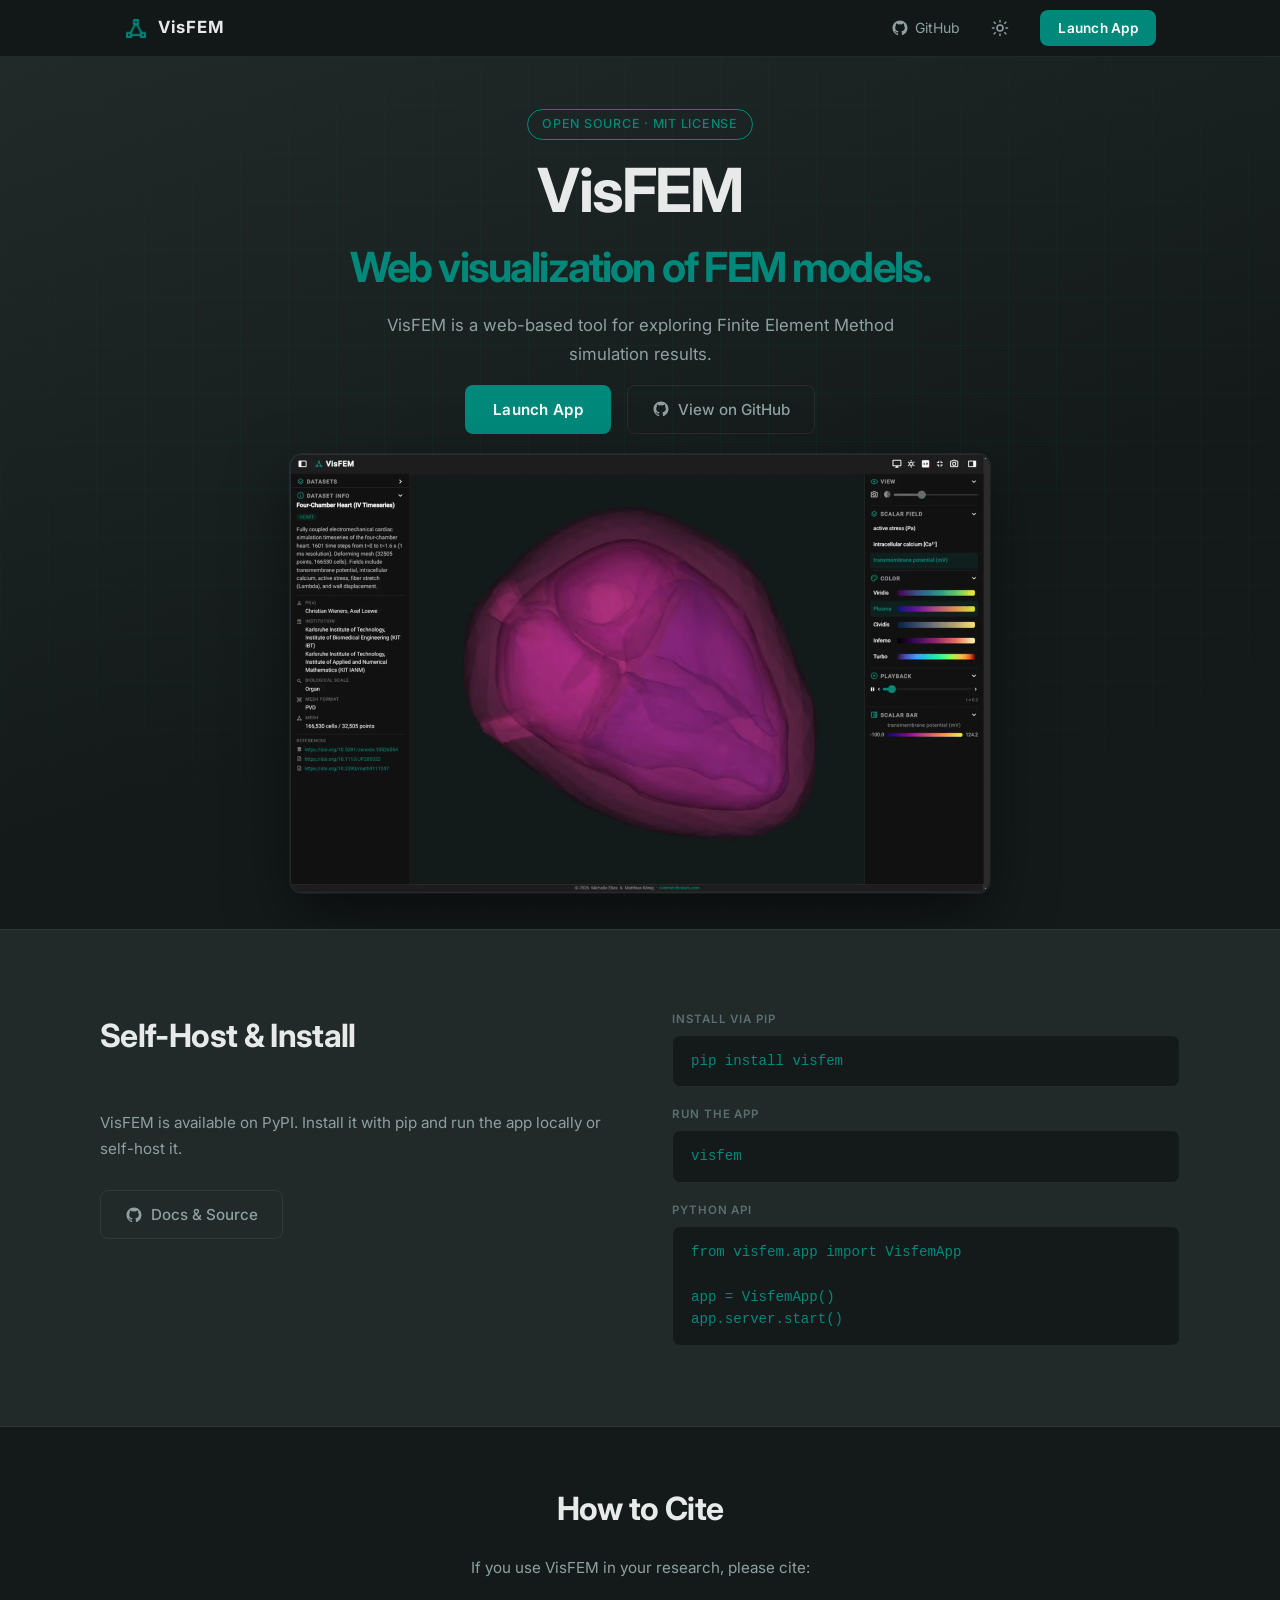
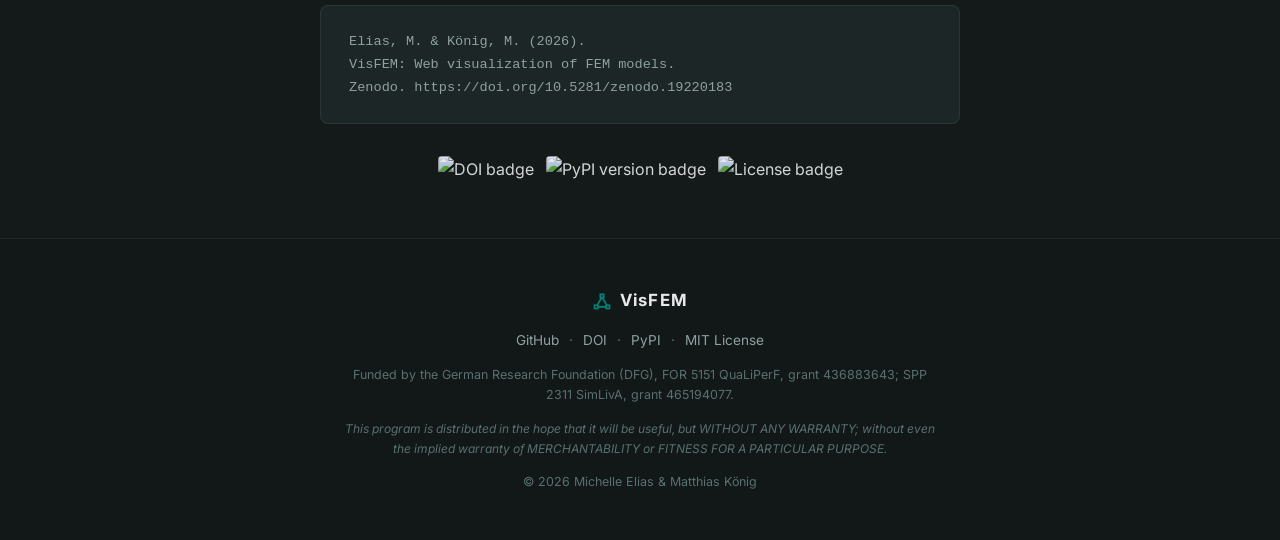
==== commit 11110663: "Add theme toggle functionality and styles for light/dark mode" ====
--- a/landing/index.html
+++ b/landing/index.html
@@ -1,5 +1,5 @@
 <!DOCTYPE html>
-<html lang="en">
+<html lang="en" data-theme="dark">
 <head>
   <meta charset="UTF-8" />
   <meta name="viewport" content="width=device-width, initial-scale=1.0" />
@@ -10,6 +10,7 @@
   <link rel="preconnect" href="https://fonts.googleapis.com" />
   <link rel="preconnect" href="https://fonts.gstatic.com" crossorigin />
   <link href="https://fonts.googleapis.com/css2?family=Inter:wght@300;400;500;600;700&display=swap" rel="stylesheet" />
+  <script>(function(){var t=localStorage.getItem('visfem-theme');if(t)document.documentElement.setAttribute('data-theme',t);})();</script>
 </head>
 <body>
 
@@ -25,6 +26,14 @@
           <svg class="gh-icon" viewBox="0 0 24 24" aria-hidden="true"><path fill="currentColor" d="M12 2C6.477 2 2 6.477 2 12c0 4.418 2.865 8.167 6.839 9.49.5.092.682-.217.682-.482 0-.237-.009-.868-.013-1.703-2.782.604-3.369-1.34-3.369-1.34-.454-1.154-1.11-1.462-1.11-1.462-.908-.62.069-.608.069-.608 1.003.07 1.531 1.03 1.531 1.03.892 1.529 2.341 1.087 2.91.831.092-.646.35-1.086.636-1.336-2.22-.253-4.555-1.11-4.555-4.943 0-1.091.39-1.984 1.029-2.683-.103-.253-.446-1.27.098-2.647 0 0 .84-.269 2.75 1.025A9.578 9.578 0 0 1 12 6.836a9.59 9.59 0 0 1 2.504.337c1.909-1.294 2.747-1.025 2.747-1.025.546 1.377.203 2.394.1 2.647.64.699 1.028 1.592 1.028 2.683 0 3.842-2.339 4.687-4.566 4.935.359.309.678.919.678 1.852 0 1.336-.012 2.415-.012 2.743 0 .267.18.578.688.48C19.138 20.163 22 16.418 22 12c0-5.523-4.477-10-10-10z"/></svg>
           GitHub
         </a>
+        <button id="theme-toggle" class="theme-toggle" aria-label="Toggle light/dark mode">
+          <svg class="icon-sun" viewBox="0 0 24 24" fill="none" stroke="currentColor" stroke-width="2" stroke-linecap="round" stroke-linejoin="round" aria-hidden="true">
+            <circle cx="12" cy="12" r="4"/><line x1="12" y1="2" x2="12" y2="4"/><line x1="12" y1="20" x2="12" y2="22"/><line x1="4.22" y1="4.22" x2="5.64" y2="5.64"/><line x1="18.36" y1="18.36" x2="19.78" y2="19.78"/><line x1="2" y1="12" x2="4" y2="12"/><line x1="20" y1="12" x2="22" y2="12"/><line x1="4.22" y1="19.78" x2="5.64" y2="18.36"/><line x1="18.36" y1="5.64" x2="19.78" y2="4.22"/>
+          </svg>
+          <svg class="icon-moon" viewBox="0 0 24 24" fill="none" stroke="currentColor" stroke-width="2" stroke-linecap="round" stroke-linejoin="round" aria-hidden="true">
+            <path d="M21 12.79A9 9 0 1 1 11.21 3 7 7 0 0 0 21 12.79z"/>
+          </svg>
+        </button>
         <a href="https://app.visfem.de" class="btn-launch btn-launch-small">Launch App</a>
       </div>
     </div>
@@ -133,5 +142,13 @@
     </div>
   </footer>
 
+  <script>
+    document.getElementById('theme-toggle').addEventListener('click', function() {
+      var html = document.documentElement;
+      var next = html.getAttribute('data-theme') === 'light' ? 'dark' : 'light';
+      html.setAttribute('data-theme', next);
+      localStorage.setItem('visfem-theme', next);
+    });
+  </script>
 </body>
 </html>
--- a/landing/style.css
+++ b/landing/style.css
@@ -24,6 +24,18 @@
 
   --bp-two-col:    700px;
   --bp-mobile:     600px;
+}
+
+[data-theme="light"] {
+  --bg:            #f2f5f5;
+  --bg-top:        #d1d6d6;
+  --surface:       #e6eaea;
+  --surface-2:     #dce2e2;
+  --border:        rgba(0, 0, 0, 0.09);
+
+  --text:          #1a2424;
+  --text-muted:    #3d5858;
+  --text-subtle:   #607a7a;
 }
 
 html { scroll-behavior: smooth; }
@@ -101,6 +113,30 @@
 }
 .nav-link:hover { color: var(--accent); }
 .gh-icon { width: 18px; height: 18px; flex-shrink: 0; }
+
+/* Theme toggle */
+.theme-toggle {
+  display: flex;
+  align-items: center;
+  justify-content: center;
+  width: 32px;
+  height: 32px;
+  border: none;
+  background: transparent;
+  color: var(--text-muted);
+  cursor: pointer;
+  border-radius: var(--radius-sm);
+  transition: color 0.2s, background 0.2s;
+  padding: 0;
+  flex-shrink: 0;
+}
+.theme-toggle:hover {
+  color: var(--accent);
+  background: var(--accent-dim);
+}
+.theme-toggle svg { width: 18px; height: 18px; }
+[data-theme="dark"]  .icon-moon { display: none; }
+[data-theme="light"] .icon-sun  { display: none; }
 
 /* Buttons */
 .btn-launch {
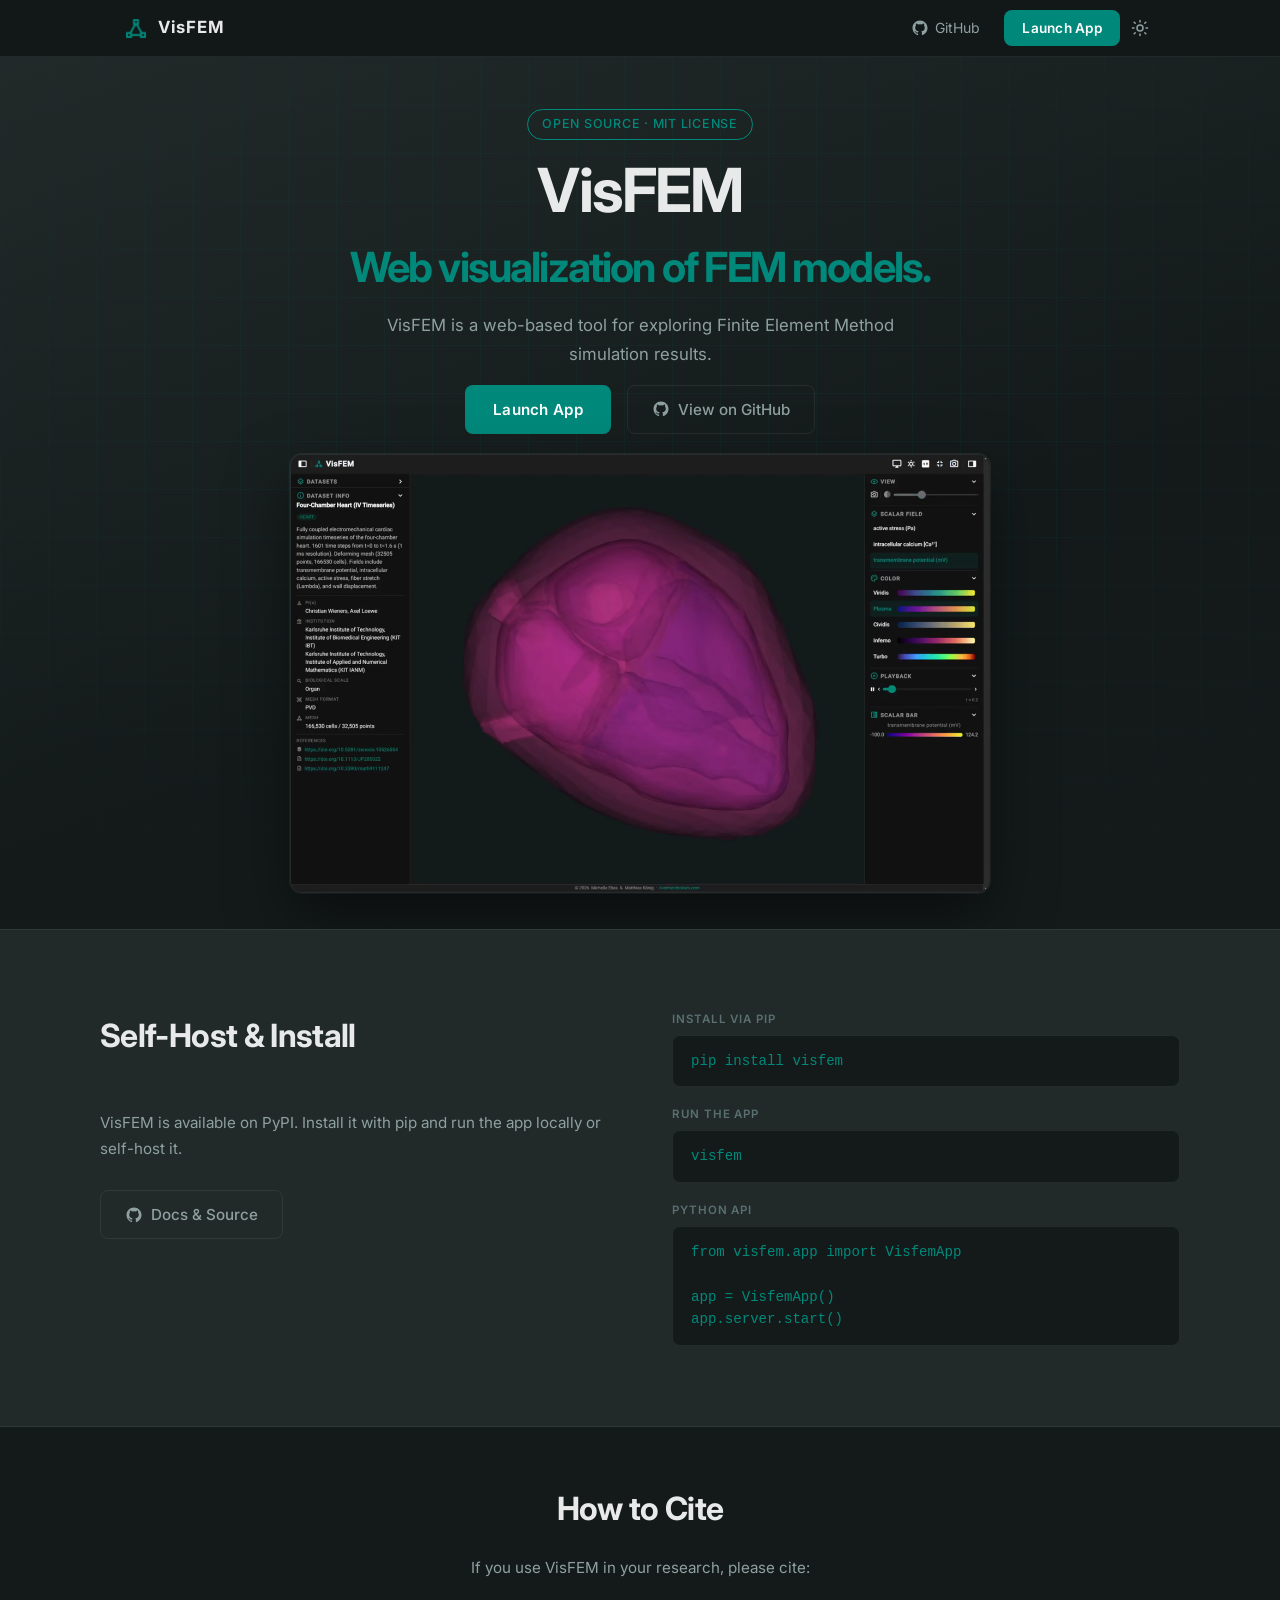
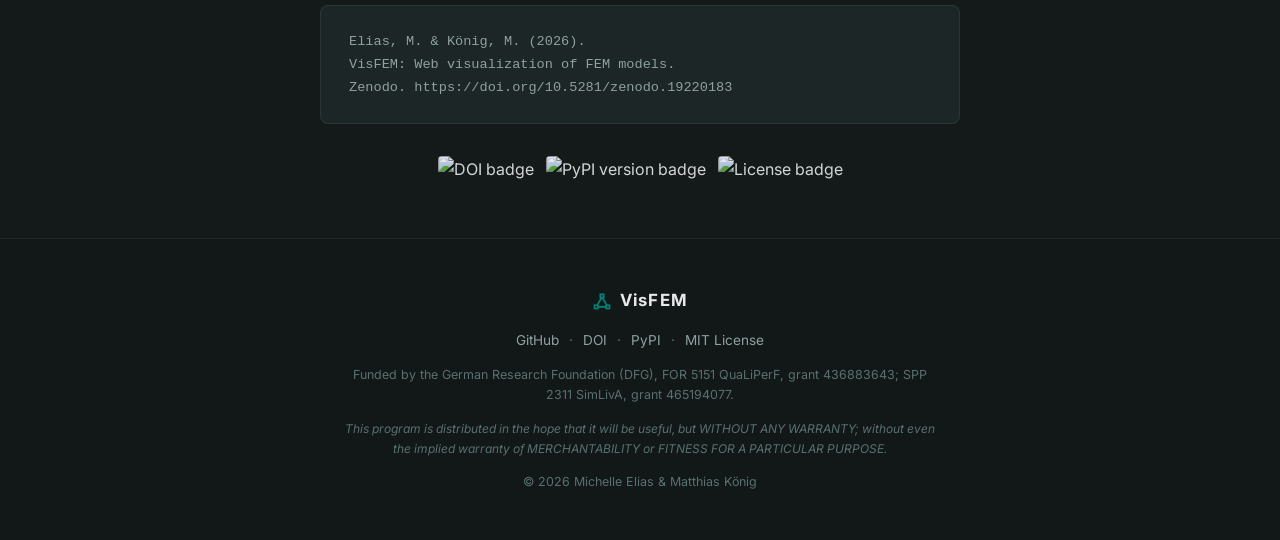
==== commit 1619de6f: "Refine dataset descriptions and enhance navigation styles in landing page" ====
--- a/landing/index.html
+++ b/landing/index.html
@@ -26,6 +26,8 @@
           <svg class="gh-icon" viewBox="0 0 24 24" aria-hidden="true"><path fill="currentColor" d="M12 2C6.477 2 2 6.477 2 12c0 4.418 2.865 8.167 6.839 9.49.5.092.682-.217.682-.482 0-.237-.009-.868-.013-1.703-2.782.604-3.369-1.34-3.369-1.34-.454-1.154-1.11-1.462-1.11-1.462-.908-.62.069-.608.069-.608 1.003.07 1.531 1.03 1.531 1.03.892 1.529 2.341 1.087 2.91.831.092-.646.35-1.086.636-1.336-2.22-.253-4.555-1.11-4.555-4.943 0-1.091.39-1.984 1.029-2.683-.103-.253-.446-1.27.098-2.647 0 0 .84-.269 2.75 1.025A9.578 9.578 0 0 1 12 6.836a9.59 9.59 0 0 1 2.504.337c1.909-1.294 2.747-1.025 2.747-1.025.546 1.377.203 2.394.1 2.647.64.699 1.028 1.592 1.028 2.683 0 3.842-2.339 4.687-4.566 4.935.359.309.678.919.678 1.852 0 1.336-.012 2.415-.012 2.743 0 .267.18.578.688.48C19.138 20.163 22 16.418 22 12c0-5.523-4.477-10-10-10z"/></svg>
           GitHub
         </a>
+        <div class="nav-cta">
+        <a href="https://app.visfem.de" class="btn-launch btn-launch-small">Launch App</a>
         <button id="theme-toggle" class="theme-toggle" aria-label="Toggle light/dark mode">
           <svg class="icon-sun" viewBox="0 0 24 24" fill="none" stroke="currentColor" stroke-width="2" stroke-linecap="round" stroke-linejoin="round" aria-hidden="true">
             <circle cx="12" cy="12" r="4"/><line x1="12" y1="2" x2="12" y2="4"/><line x1="12" y1="20" x2="12" y2="22"/><line x1="4.22" y1="4.22" x2="5.64" y2="5.64"/><line x1="18.36" y1="18.36" x2="19.78" y2="19.78"/><line x1="2" y1="12" x2="4" y2="12"/><line x1="20" y1="12" x2="22" y2="12"/><line x1="4.22" y1="19.78" x2="5.64" y2="18.36"/><line x1="18.36" y1="5.64" x2="19.78" y2="4.22"/>
@@ -34,7 +36,7 @@
             <path d="M21 12.79A9 9 0 1 1 11.21 3 7 7 0 0 0 21 12.79z"/>
           </svg>
         </button>
-        <a href="https://app.visfem.de" class="btn-launch btn-launch-small">Launch App</a>
+        </div>
       </div>
     </div>
   </nav>
--- a/landing/style.css
+++ b/landing/style.css
@@ -102,6 +102,11 @@
   display: flex;
   align-items: center;
   gap: 24px;
+}
+.nav-cta {
+  display: flex;
+  align-items: center;
+  gap: 4px;
 }
 .nav-link {
   display: flex;
